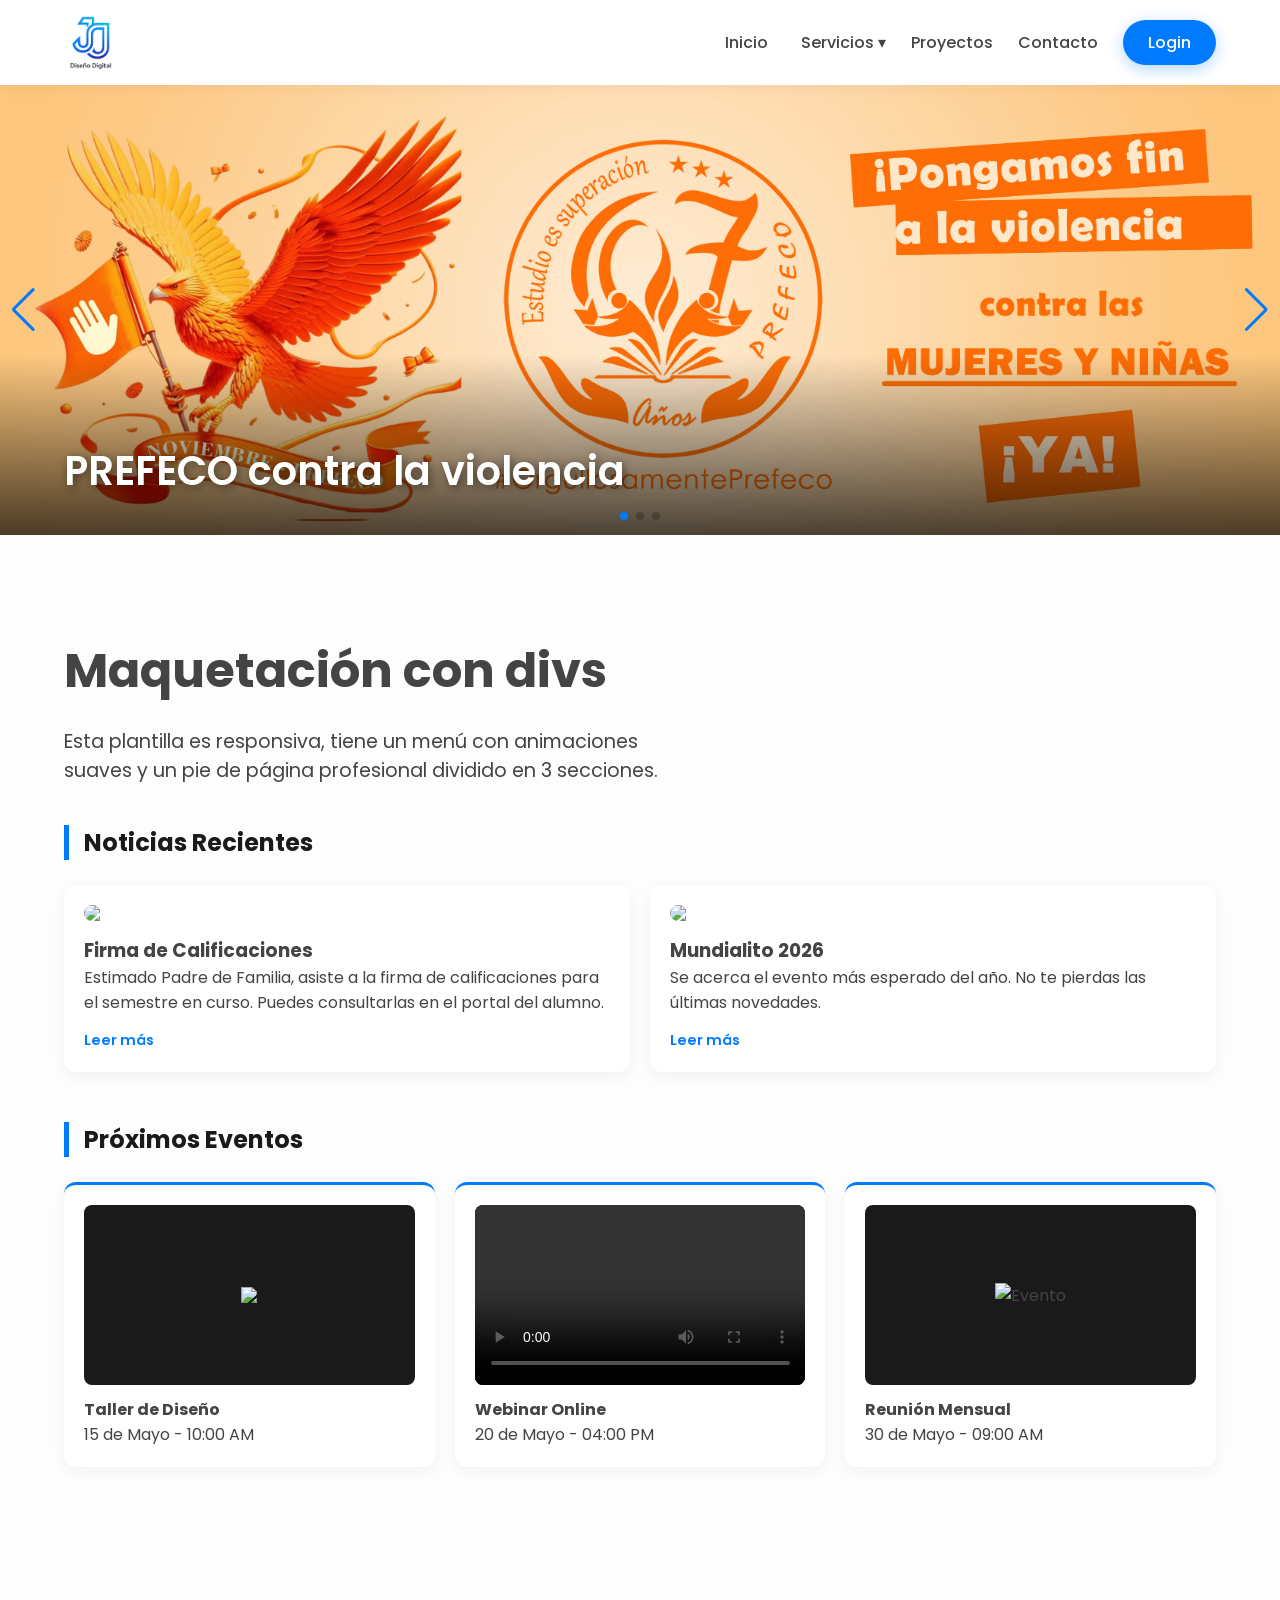
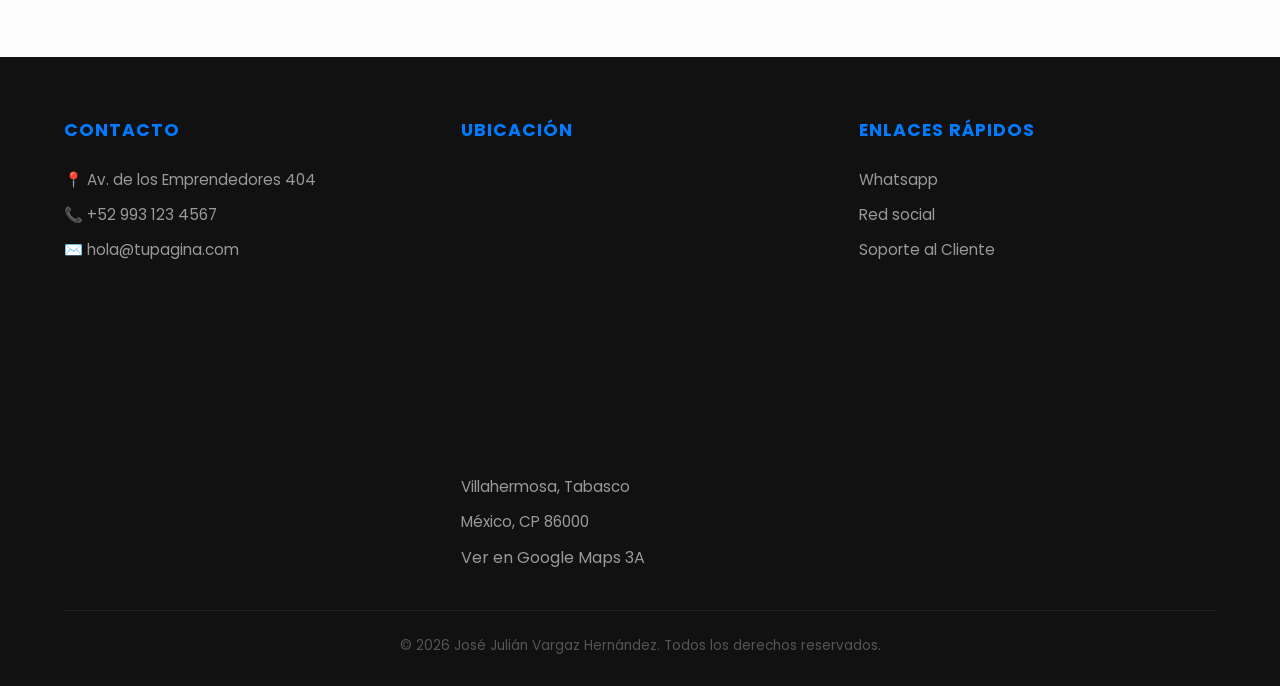
==== index.html @ 37bc5a9f "NOMBRE" ====
<!DOCTYPE html>
<html lang="es">
<head>
    <meta charset="UTF-8">
    <meta name="keywords" content="maquetación,divs,html,css,responsivo">
    <meta name="description" content="Ejemplo de maquetación con divs para un proyecto de la materia página web. Incluye un menú de navegación, secciones de noticias y eventos, y un pie de página profesional.">
    <meta name="author" content="Jose Julián Vargaz Hernández">
    <meta name="viewport" content="width=device-width, initial-scale=1.0">
    <title>Maquetación con divs</title>
    <link rel="shortcut icon" href="img/logo2.png" type="image/x-icon">
    <!-- Google Fonts -->
    <link href="https://fonts.googleapis.com/css2?family=Poppins:wght@300;400;600&display=swap" rel="stylesheet">
    <link rel="stylesheet" href="estilos.css">
    <link rel='stylesheet' href='https://cdn-uicons.flaticon.com/4.0.0/uicons-solid-rounded/css/uicons-solid-rounded.css'>  
    <!-- Swiper CSS -->
    <link rel="stylesheet" href="https://cdn.jsdelivr.net/npm/swiper@11/swiper-bundle.min.css" />
    <script src="https://kit.fontawesome.com/8167fdfb53.js" crossorigin="anonymous"></script>
</head>
<body>

    <header>
        <div class="container">
            <div class="logo">
                <!-- COLOCA TU LOGO AQUÍ -->
                <a href="index.html">
                    <img src="img/logo.png"  alt="Logo Emprendimiento">
                </a>
            </div>

            <nav>
                <ul class="nav-menu">
                    <li><a href="index.html"><i class="fi fi-sr-home"></i>Inicio</a></li>
                    
                    <li class="dropdown">
                        <a href="#"><i class="fi fi-sr-customer-care"></i>Servicios ▾</a>
                        <ul class="dropdown-content">
                            <li><a href="#">Diseño Digital</a></li>
                            <li><a href="#">Páginas Web</a></li>
                            <li><a href="#">Mantenimiento y redes de cómputo</a></li>
                        </ul>
                    </li>
                   

                    <li><a href="#">Proyectos</a></li>
                    <li><a href="#">Contacto</a></li>
                    <li><a href="login.html" class="btn-login">Login</a></li>
                </ul>
            </nav>
        </div>
    </header>
    <!-- Banner Principal -->
<div class="swiper mainBanner">
    <div class="swiper-wrapper">
        
        <!-- Slide 1 -->
        <div class="swiper-slide">
            <a href="tu-enlace-aqui.html" class="banner-link">
                <img src="banner/contraviolencia.jpg" alt="Oferta 1">
                <div class="banner-content">
                    <div class="text-box">
                        <h1>PREFECO contra la violencia</h1>
                    </div>
                </div>
            </a>
        </div>

        <!-- Slide 2 -->
        <div class="swiper-slide">
            <a href="otro-enlace.html" class="banner-link">
                <img src="banner/orgulloso.png" alt="Oferta 2">
                <div class="banner-content">
                    <div class="text-box">
                        <h1>Orgullosamente PREFECO</h1>
                    </div>
                </div>
            </a>
        </div>
        <!-- Slide 3 -->
        <div class="swiper-slide">
            <a href="otro-enlace.html" class="banner-link">
                <img src="banner/preinscripciones.jpg" alt="Oferta 2">
                <div class="banner-content">
                    <div class="text-box">
                        <h1>Preinscripciones</h1>
                    </div>
                </div>
            </a>
        </div>

    </div>

    <!-- Controles -->
    <div class="swiper-button-next"></div>
    <div class="swiper-button-prev"></div>
    <div class="swiper-pagination"></div>
</div>

    <main class="container" style="padding: 100px 0;">
        <h1 style="font-size: 3rem; margin-bottom: 20px;">Maquetación con divs</h1>
        <p style="font-size: 1.2rem; max-width: 600px;">Esta plantilla es responsiva, tiene un menú con animaciones suaves y un pie de página profesional dividido en 3 secciones.</p>
        
        <!-- SECCIÓN DE NOTICIAS Y EVENTOS -->
        <section class="seccion-info">
            
            <!-- FILA DE 2 CUADROS (Noticias Destacadas) -->
            <h2 class="titulo-seccion">Noticias Recientes</h2>
            <div class="contenedor-dos">
                <div class="cuadro cuadro-grande">
                    <div class="imagen-placeholder"><img src="img/noticia1.jpeg"></div>
                    <h3>Firma de Calificaciones</h3>
                    <p>Estimado Padre de Familia, asiste a la firma de calificaciones para el semestre en curso. Puedes consultarlas en el portal del alumno.</p>
                    <a href="#" class="leer-mas">Leer más</a>
                </div>
                <div class="cuadro cuadro-grande">
                    <div class="imagen-placeholder"><img src="img/mundialito.png"></div>
                    <h3>Mundialito 2026</h3>
                    <p>Se acerca el evento más esperado del año. No te pierdas las últimas novedades.</p>
                
                    <a href="#" class="leer-mas">Leer más</a>
                </div>
            </div>

            <!-- FILA DE 3 CUADROS (Eventos o Info Rápida) -->
            <h2 class="titulo-seccion">Próximos Eventos</h2>
            <div class="contenedor-tres">
    <!-- Cuadro con Imagen -->
    <div class="cuadro cuadro-pequeno">
        <div class="media-container">
            <img src="img/noticia1.jpeg"Evento">
        </div>
        <h4>Taller de Diseño</h4>
        <p>15 de Mayo - 10:00 AM</p>
    </div>

    <!-- Cuadro con Video -->
    <div class="cuadro cuadro-pequeno">
        <div class="media-container">
            <video controls>
                <source src="video/Saberes de mi tierra.mp4" type="video/mp4">
                Tu navegador no soporta videos.
            </video>
        </div>
        <h4>Webinar Online</h4>
        <p>20 de Mayo - 04:00 PM</p>
    </div>

    <!-- Cuadro con Info Rápida (Solo texto si quieres) -->
    <div class="cuadro cuadro-pequeno">
        <div class="media-container">
            <img src="img/evento3.jpg" alt="Evento">
        </div>
        <h4>Reunión Mensual</h4>
        <p>30 de Mayo - 09:00 AM</p>
    </div>
</div>
        </section>
    </main>

    <footer>
        <div class="container">
            <div class="footer-grid">
                <div class="footer-col">
                    <h4>Contacto</h4>
                    <p>📍 Av. de los Emprendedores 404</p>
                    <p>📞 +52 993 123 4567</p>
                    <p>✉️ hola@tupagina.com</p>
                </div>
                <div class="footer-col">
                    <h4>Ubicación</h4>
                   <iframe src="https://www.google.com/maps/embed?pb=!1m18!1m12!1m3!1d3786.028294113663!2d-93.2198360258338!3d18.3915633731042!2m3!1f0!2f0!3f0!3m2!1i1024!2i768!4f13.1!3m3!1m2!1s0x85ee8cd7cc8ce477%3A0xe16984e99de48f21!2sPreparatoria%20Augusto%20Hern%C3%A1ndez%20Oliv%C3%A9!5e0!3m2!1ses!2smx!4v1779738241262!5m2!1ses!2smx" width="400" height="300" style="border:0;" allowfullscreen="" loading="lazy" referrerpolicy="no-referrer-when-downgrade"></iframe>
                    <p>Villahermosa, Tabasco</p>
                    <p>México, CP 86000</p>
                    <a href="#">Ver en Google Maps 3A</a>
                </div>
                <div class="footer-col">
                    <h4>Enlaces Rápidos</h4>
                    <ul>
                        <li><a href="https://wa.me/529333033239?text=Hola,%20quiero%20más%20información" target="_blank""><i class="fa-brands fa-whatsapp"></i>Whatsapp</a></li>
                        <li><a href="www.facebook.com" target="_blank">Red social</a></li>
                        <li><a href="#">Soporte al Cliente</a></li>
                    </ul>
                </div>
            </div>
            <div class="footer-bottom">
                &copy; 2026 José Julián Vargaz Hernández. Todos los derechos reservados.
            </div>
        </div>
        
    </footer>
<script src="https://cdn.jsdelivr.net/npm/swiper@11/swiper-bundle.min.js"></script>
<script src="banner.js"></script>
</body>
</html>
---- estilos.css ----
/* --- 1. VARIABLES --- */
        :root {
            --color-primario: #007bff;
            --color-oscuro: #1a1a1a;
            --color-texto: #444;
            --blanco: #ffffff;
            --sombra: 0 10px 30px rgba(0,0,0,0.1);
            --transicion: all 0.4s cubic-bezier(0.165, 0.84, 0.44, 1);
        }

        * {
            margin: 0;
            padding: 0;
            box-sizing: border-box;
        }

        body {
            font-family: 'Poppins', sans-serif;
            background-color: #fdfdfd;
            color: var(--color-texto);
            display: flex;
            flex-direction: column;
            min-height: 100vh;
        }

        .container {
            width: 90%;
            max-width: 1200px;
            margin: 0 auto;
        }

        /* --- 2. HEADER Y LOGO --- */
        header {
            background: var(--blanco);
            padding: 15px 0;
            box-shadow: 0 2px 15px rgba(0,0,0,0.05);
            position: sticky;
            top: 0;
            z-index: 1000;
        }

        header .container {
            display: flex;
            justify-content: space-between;
            align-items: center;
        }

        /* CONFIGURACIÓN DEL LOGO */
        .logo img {
            height: 55px; /* Ajusta aquí el tamaño de tu logo */
            width: auto;
            display: block;
        }

        /* --- 3. NAVEGACIÓN Y MENÚ --- */
        .nav-menu {
            display: flex;
            list-style: none;
            align-items: center;
        }

        .nav-menu > li {
            margin-left: 25px;
            position: relative;
        }

        .nav-menu a {
            text-decoration: none;
            color: var(--color-oscuro);
            font-weight: 500;
            padding: 10px 0;
            transition: var(--transicion);
            display: block;
            /* Para alinear el icono con el texto */
            display: inline-flex; align-items: center; gap: 8px; text-decoration: none; color: inherit;
        }

        /* Animación línea inferior */
        .nav-menu > li > a::after {
            content: '';
            position: absolute;
            width: 0;
            height: 2px;
            bottom: 0;
            left: 0;
            background-color: var(--color-primario);
            transition: var(--transicion);
        }

        .nav-menu > li:hover > a::after {
            width: 100%;
        }

        .nav-menu a:hover {
            color: var(--color-primario);
        }

        /* --- 4. SUBMENÚ DESPLEGABLE --- */
        .dropdown-content {
            position: absolute;
            top: 120%; /* Un poco separado del menú */
            left: -20px;
            background: var(--blanco);
            min-width: 220px;
            padding: 15px 0;
            list-style: none;
            border-radius: 12px; /* Bordes redondeados modernos */
            box-shadow: var(--sombra);
            
            /* Animación de oculto */
            opacity: 0;
            visibility: hidden;
            transform: translateY(20px);
            transition: var(--transicion);
        }

        /* Mostrar con animación */
        .dropdown:hover .dropdown-content {
            opacity: 1;
            visibility: visible;
            transform: translateY(0);
        }

        .dropdown-content li a {
            padding: 12px 25px;
            font-size: 0.9rem;
            color: var(--color-texto);
            font-weight: 400;
        }

        .dropdown-content li a:hover {
            background-color: #f8faff;
            color: var(--color-primario);
            padding-left: 30px; /* Efecto de desplazamiento al hover */
        }

        /* Botón Login resaltado */
        .btn-login {
            background-color: var(--color-primario);
            color: var(--blanco) !important;
            padding: 10px 25px !important;
            border-radius: 50px;
            box-shadow: 0 4px 15px rgba(0, 123, 255, 0.3);
        }

        .btn-login:hover {
            transform: translateY(-2px);
            box-shadow: 0 6px 20px rgba(0, 123, 255, 0.4);
        }

        /* --- 5. RESPONSIVE --- */
        @media (max-width: 850px) {
            header .container {
                flex-direction: column;
                gap: 20px;
            }
            .nav-menu {
                flex-wrap: wrap;
                justify-content: center;
            }
            .nav-menu li {
                margin: 5px 15px;
            }
            .dropdown-content {
                position: static; /* En móvil es mejor que se despliegue hacia abajo */
                box-shadow: none;
                opacity: 1;
                visibility: visible;
                transform: none;
                display: none;
                background: #f1f1f1;
            }
            .dropdown:hover .dropdown-content {
                display: block;
            }
        }

        /* --- 6. FOOTER 3 COLUMNAS --- */
        footer {
            background: #111;
            color: #fff;
            padding: 60px 0 30px;
            margin-top: auto;
            
        }

        .footer-grid {
            display: grid;
            grid-template-columns: repeat(auto-fit, minmax(250px, 1fr));
            gap: 40px;
            margin-bottom: 40px;
        }

        .footer-col h4 {
            color: var(--color-primario);
            margin-bottom: 25px;
            font-size: 1.1rem;
            text-transform: uppercase;
            letter-spacing: 1px;
        }

        .footer-col p, .footer-col li {
            color: #999;
            font-size: 0.95rem;
            margin-bottom: 12px;
        }

        .footer-col ul { list-style: none; }

        .footer-col a {
            color: #999;
            text-decoration: none;
            transition: var(--transicion);
        }

        .footer-col a:hover {
            color: var(--blanco);
        }

        .footer-bottom {
            text-align: center;
            border-top: 1px solid #222;
            padding-top: 25px;
            color: #555;
            font-size: 0.85rem;
        }
/* ESTILOS CSS PARA ESTA SECCIÓN (Agrégalos a tu bloque <style>) */

    .seccion-info {
        padding: 40px 0;
    }

    .titulo-seccion {
        margin-bottom: 25px;
        color: var(--color-oscuro);
        border-left: 5px solid var(--color-primario);
        padding-left: 15px;
    }

    /* Contenedores Flexbox */
    .contenedor-dos, .contenedor-tres {
        display: flex;
        gap: 20px;
        flex-wrap: wrap; /* Para que sea responsivo */
        margin-bottom: 50px;
    }

    /* Estilo base de los cuadros */
    .cuadro {
        background: var(--blanco);
        border-radius: 12px;
        padding: 20px;
        box-shadow: 0 4px 15px rgba(0,0,0,0.05);
        transition: transform 0.3s ease;
    }

    .cuadro:hover {
        transform: translateY(-5px);
    }

    /* Tamaños específicos */
    .cuadro-grande {
        flex: 1 1 calc(50% - 20px); /* 2 cuadros por fila */
        min-width: 300px;
    }

    .cuadro-pequeno {
        flex: 1 1 calc(33.33% - 20px); /* 3 cuadros por fila */
        min-width: 250px;
        border-top: 3px solid var(--color-primario);
        align-items: center;
    }
.imagen-placeholder {
    width: 100%;
    height: auto;       /* Ya no obligamos a que mida 200px */
    overflow: hidden;
    border-radius: 8px;
    margin-bottom: 15px;
}

.imagen-placeholder img {
    width: 100%;        /* Ocupa todo el ancho disponible */
    height: auto;       /* Mantiene su proporción natural */
    display: block;
}
  
    /* Elementos internos 
    .imagen-placeholder {
        background: #eee;
        height: 150px;
        display: flex;
        align-items: center;
        justify-content: center;
        border-radius: 8px;
        margin-bottom: 15px;
        color: #888;
    }*/

    .leer-mas {
        display: inline-block;
        margin-top: 15px;
        color: var(--color-primario);
        text-decoration: none;
        font-weight: 600;
        font-size: 0.9rem;
    }
    /* Contenedor universal para fotos y videos */
.media-container {
    width: 100%;
    height: 180px;         /* Altura fija para que los 3 cuadros estén parejos */
    background-color: #1a1a1a; /* Fondo oscuro para resaltar el contenido */
    display: flex;
    align-items: center;
    justify-content: center;
    border-radius: 8px;
    margin-bottom: 12px;
    overflow: hidden;
}

/* Ajuste para que se vea TODO (Imagen) */
.media-container img {
    max-width: 100%;
    max-height: 100%;
    object-fit: contain;   /* ESTA ES LA CLAVE: No corta nada */
}

/* Ajuste para que se vea TODO (Video) */
.media-container video {
    width: 100%;
    height: 100%;
    object-fit: contain;   /* ESTA ES LA CLAVE: Muestra el video completo */
    outline: none;
}
/*swiper*/
/* --- ESTILOS DEL BANNER --- */
.mainBanner {
    width: 100%;
    height: 450px; /* Altura ideal tipo e-commerce */
    position: relative;
}

.mainBanner .swiper-slide {
    position: relative;
    overflow: hidden;
}

.mainBanner img {
    width: 100%;
    height: 100%;
    object-fit: cover; /* Ajuste perfecto de la imagen */
    object-position: center;
}

/* Capa de contenido sobre la imagen */
.banner-content {
    position: absolute;
    top: 0;
    left: 0;
    width: 100%;
    height: 100%;
    display: flex;
    align-items: center; /* Centrado vertical */
    padding-left: 10%; /* Alineado a la izquierda como ML */
    background: linear-gradient(to right, rgba(0,0,0,0.4), transparent); /* Degradado para legibilidad */
}

.text-box {
    color: white;
    max-width: 500px;
}

.text-box span {
    font-size: 0.9rem;
    font-weight: 600;
    letter-spacing: 2px;
    color: var(--color-primario);
}

.text-box h1 {
    font-size: 3rem;
    margin: 10px 0 20px;
    line-height: 1.1;
}

.btn-comprar {
    padding: 12px 30px;
    background: var(--color-primario);
    border: none;
    color: white;
    font-weight: 600;
    border-radius: 5px;
    cursor: pointer;
    transition: transform 0.3s;
}

.btn-comprar:hover {
    transform: scale(1.05);
}

/* --- RESPONSIVE --- */
@media (max-width: 768px) {
    .mainBanner { height: 300px; }
    .text-box h1 { font-size: 1.8rem; }
    .banner-content { padding-left: 5%; }
}
/* --- ESTILOS DEL BANNER --- */
.mainBanner {
    width: 100%;
    height: 450px;
    position: relative;
}

/* Hace que todo el slide sea clickable */
.banner-link {
    text-decoration: none;
    display: block;
    width: 100%;
    height: 100%;
    position: relative;
}

.mainBanner .swiper-slide {
    position: relative;
    overflow: hidden;
}

.mainBanner img {
    width: 100%;
    height: 100%;
    object-fit: cover;
    object-position: center;
    transition: transform 0.5s ease; /* Efecto zoom opcional */
}

/* Zoom suave al pasar el mouse por el banner */
.banner-link:hover img {
    transform: scale(1.05);
}

/* Capa de contenido: Alineada ABAJO a la IZQUIERDA */
.banner-content {
    position: absolute;
    top: 0;
    left: 0;
    width: 100%;
    height: 100%;
    display: flex;
    align-items: flex-end; /* Mueve el texto al fondo */
    justify-content: flex-start; /* Mueve el texto a la izquierda */
    padding: 40px 5%; /* Espacio desde los bordes */
    /* Degradado oscuro desde abajo para que el texto blanco se lea perfecto */
    background: linear-gradient(to top, rgba(0,0,0,0.7) 0%, transparent 40%);
    box-sizing: border-box;
}

.text-box {
    color: white;
    max-width: 80%;
}

.text-box h1 {
    font-size: 2.5rem;
    margin: 0;
    line-height: 1.2;
    font-weight: 600;
    /* Sombra de apoyo */
    text-shadow: 2px 2px 10px rgba(0,0,0,0.5);
}

/* --- RESPONSIVE --- */
@media (max-width: 768px) {
    .mainBanner { height: 300px; }
    .text-box h1 { font-size: 1.5rem; }
    .banner-content { padding: 20px 5%; }
}
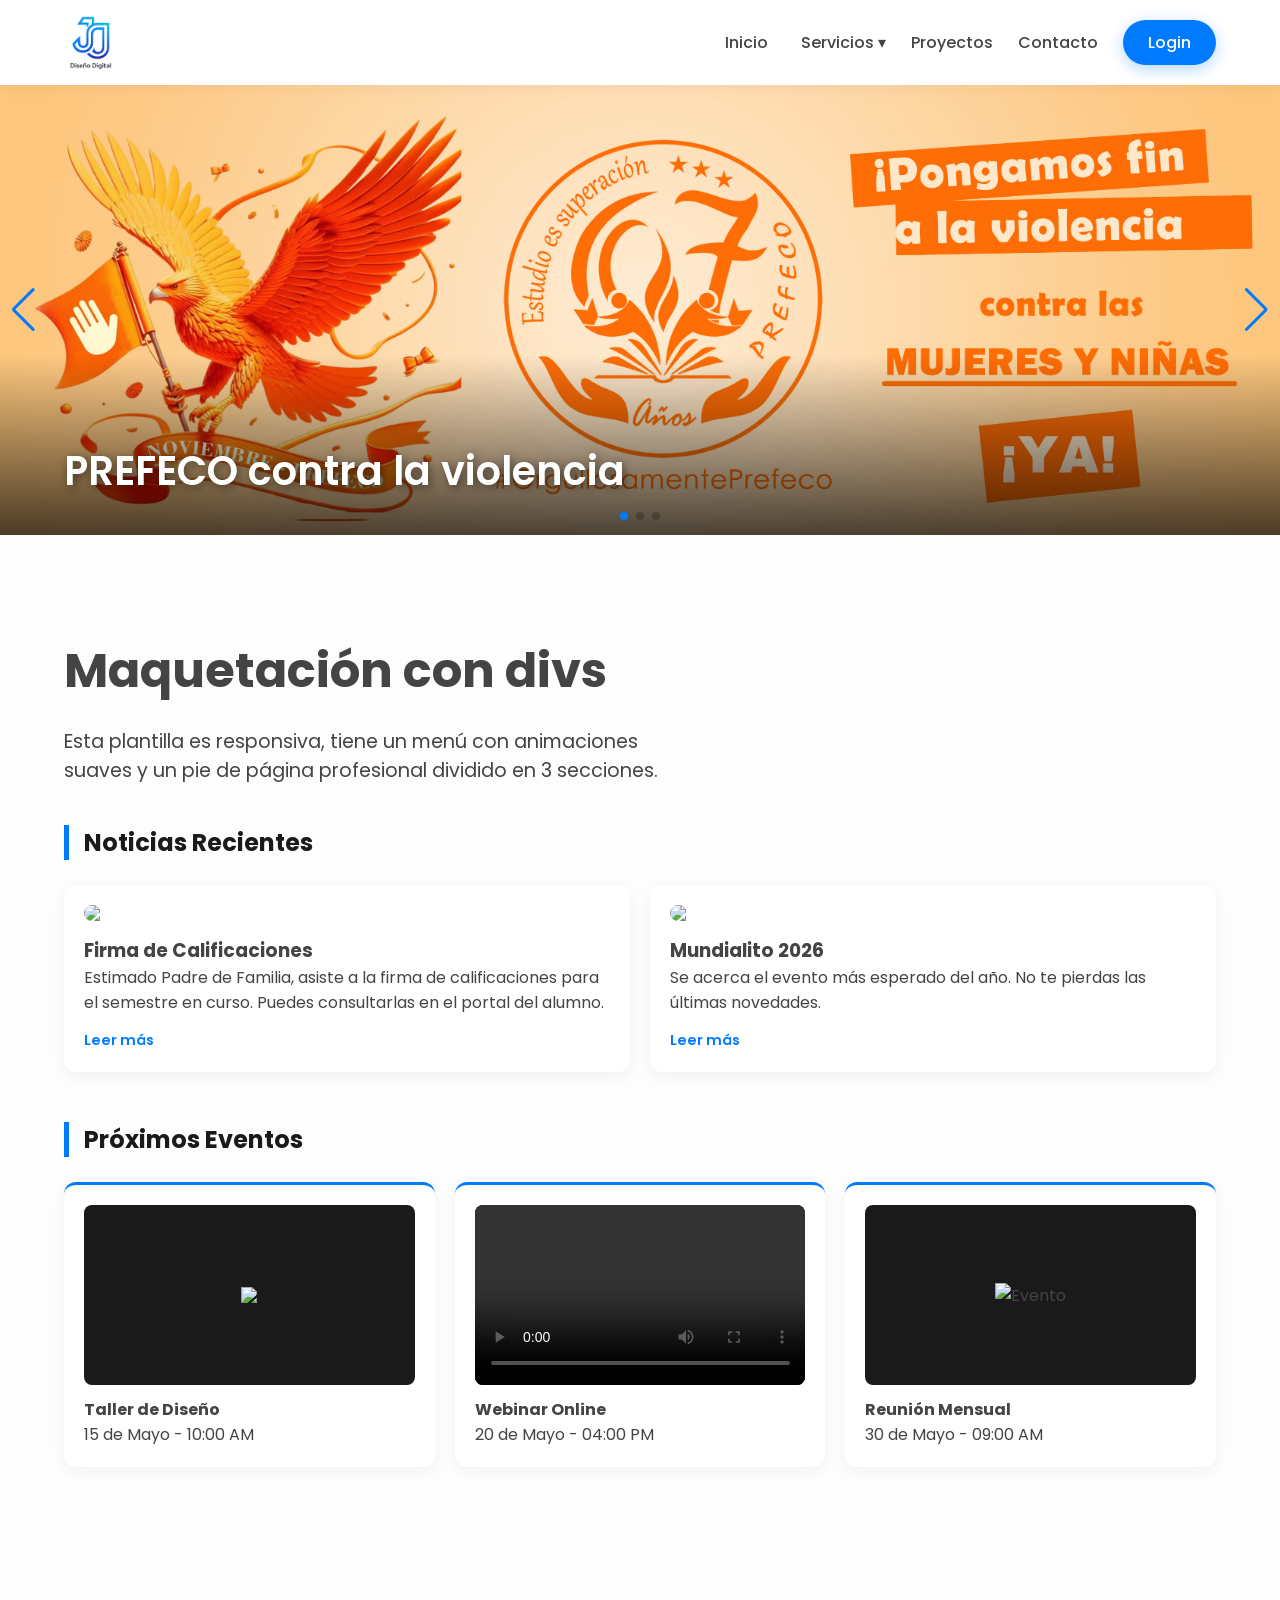
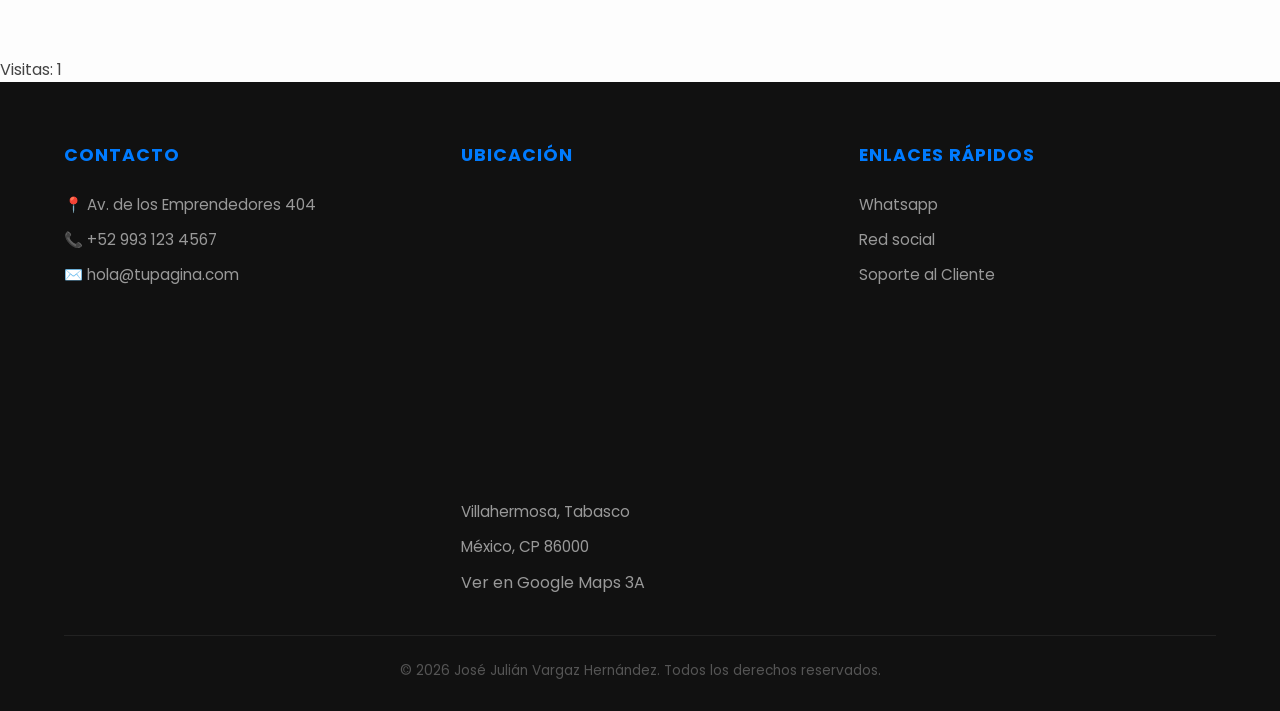
==== commit 8b105fef: "cambio 3e 27/05" ====
--- a/index.html
+++ b/index.html
@@ -1,6 +1,15 @@
 <!DOCTYPE html>
 <html lang="es">
 <head>
+    <!-- Google tag (gtag.js) -->
+<script async src="https://www.googletagmanager.com/gtag/js?id=G-58K1JB2HJ1"></script>
+<script>
+  window.dataLayer = window.dataLayer || [];
+  function gtag(){dataLayer.push(arguments);}
+  gtag('js', new Date());
+
+  gtag('config', 'G-58K1JB2HJ1');
+</script>
     <meta charset="UTF-8">
     <meta name="keywords" content="maquetación,divs,html,css,responsivo">
     <meta name="description" content="Ejemplo de maquetación con divs para un proyecto de la materia página web. Incluye un menú de navegación, secciones de noticias y eventos, y un pie de página profesional.">
@@ -155,6 +164,19 @@
 </div>
         </section>
     </main>
+<script>
+let visitas = localStorage.getItem("visitas");
+
+if(visitas == null){
+    visitas = 0;
+}
+
+visitas++;
+
+localStorage.setItem("visitas", visitas);
+
+document.write("Visitas: " + visitas);
+</script>
 
     <footer>
         <div class="container">
@@ -190,4 +212,4 @@
 <script src="https://cdn.jsdelivr.net/npm/swiper@11/swiper-bundle.min.js"></script>
 <script src="banner.js"></script>
 </body>
-</html>+</html>
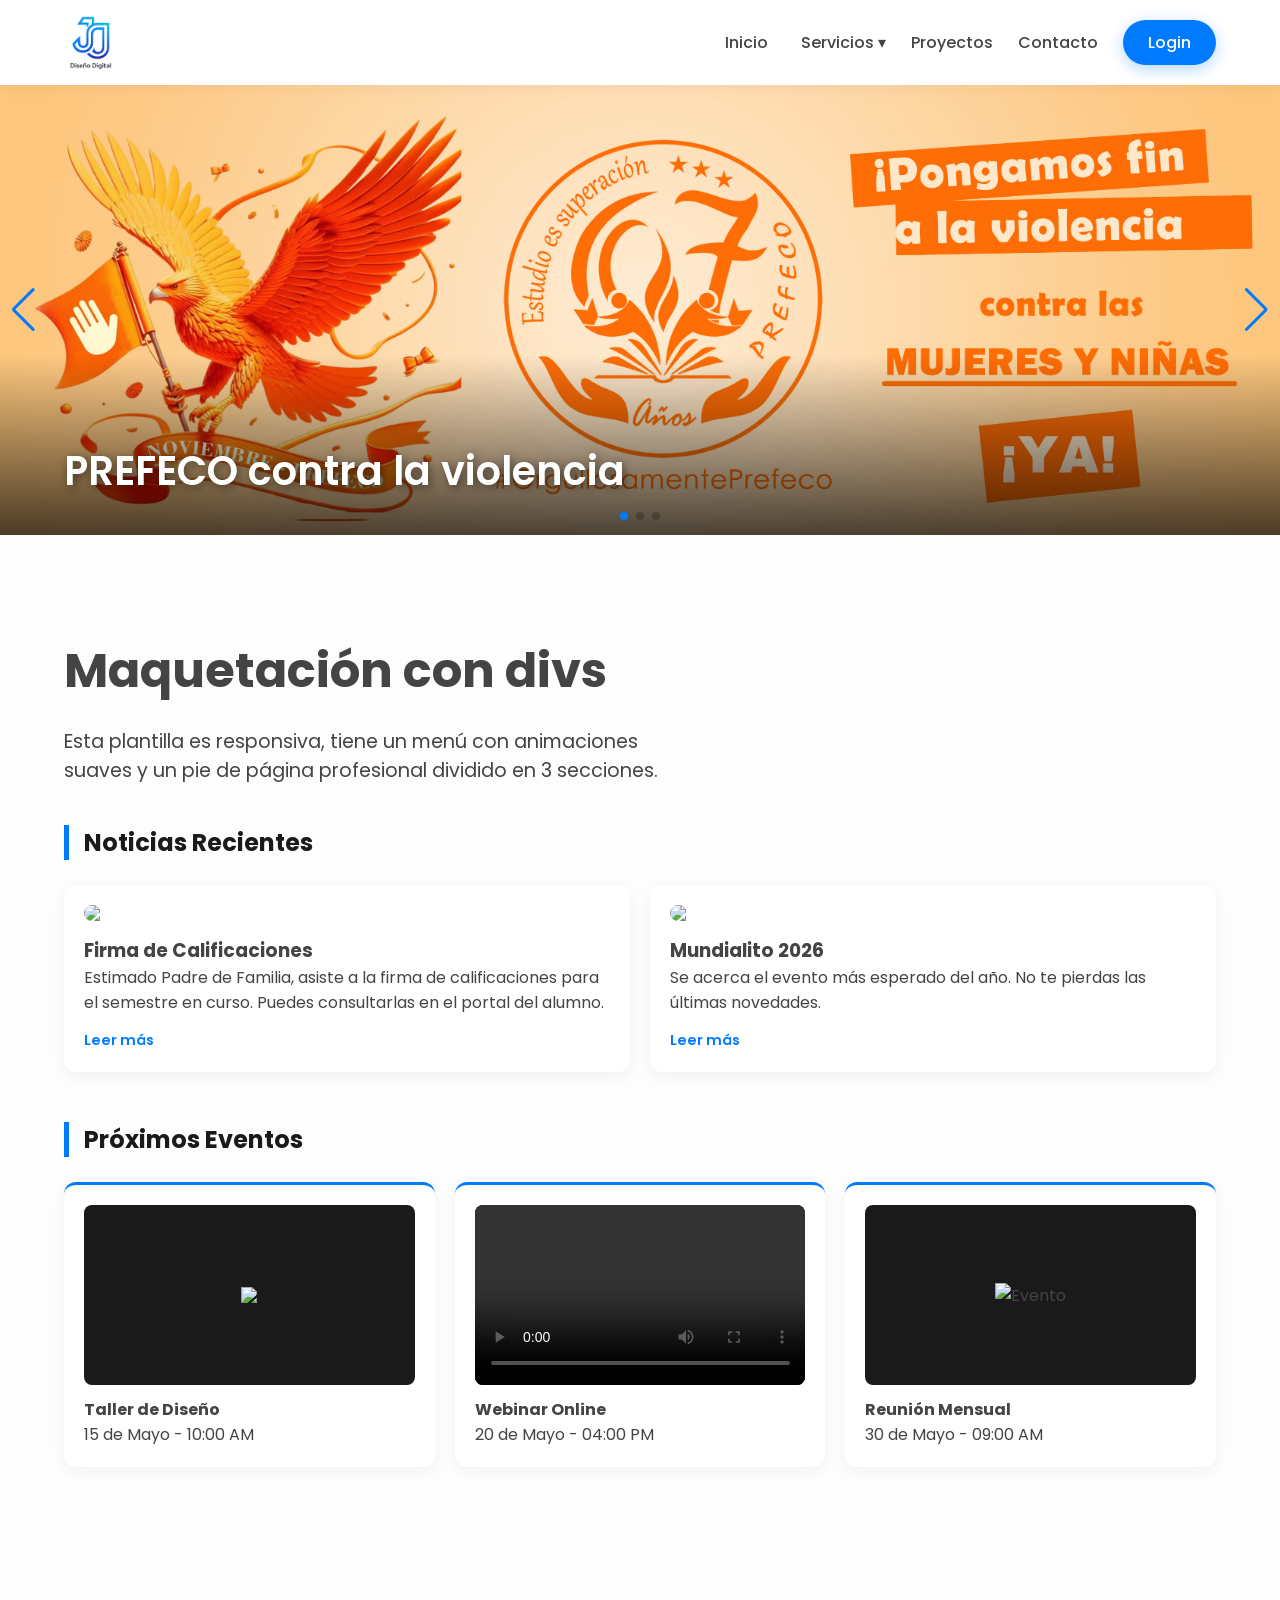
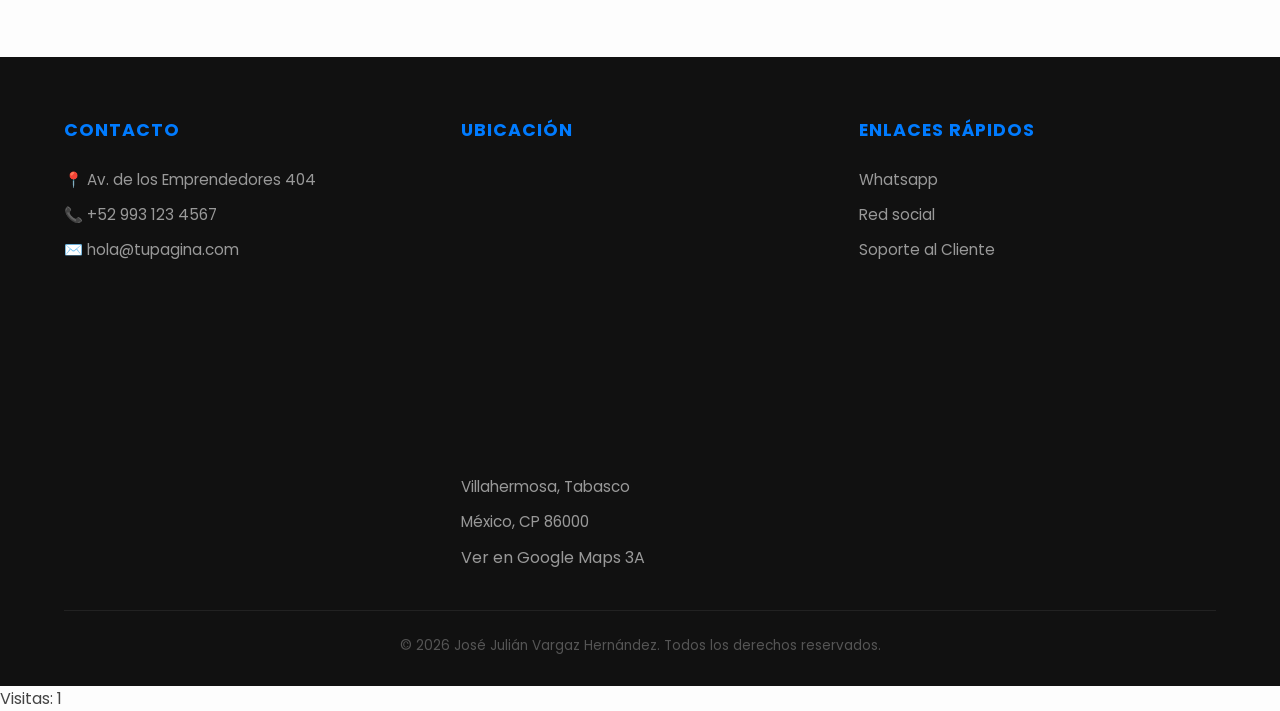
==== commit 7b8cc082: "cambio 3c" ====
--- a/index.html
+++ b/index.html
@@ -1,6 +1,25 @@
 <!DOCTYPE html>
 <html lang="es">
 <head>
+    
+    <!-- Google tag (gtag.js) -->
+<script async src="https://www.googletagmanager.com/gtag/js?id=G-58K1JB2HJ1"></script>
+<script>
+  window.dataLayer = window.dataLayer || [];
+  function gtag(){dataLayer.push(arguments);}
+  gtag('js', new Date());
+
+  gtag('config', 'G-58K1JB2HJ1');
+</script>
+    <!-- Google tag (gtag.js) -->
+<script async src="https://www.googletagmanager.com/gtag/js?id=G-CLCYE3X8NT"></script>
+<script>
+  window.dataLayer = window.dataLayer || [];
+  function gtag(){dataLayer.push(arguments);}
+  gtag('js', new Date());
+
+  gtag('config', 'G-CLCYE3X8NT');
+</script>
     <!-- Google tag (gtag.js) -->
 <script async src="https://www.googletagmanager.com/gtag/js?id=G-58K1JB2HJ1"></script>
 <script>
@@ -164,19 +183,7 @@
 </div>
         </section>
     </main>
-<script>
-let visitas = localStorage.getItem("visitas");
-
-if(visitas == null){
-    visitas = 0;
-}
-
-visitas++;
-
-localStorage.setItem("visitas", visitas);
-
-document.write("Visitas: " + visitas);
-</script>
+
 
     <footer>
         <div class="container">
@@ -211,5 +218,18 @@
     </footer>
 <script src="https://cdn.jsdelivr.net/npm/swiper@11/swiper-bundle.min.js"></script>
 <script src="banner.js"></script>
+<script>
+let visitas = localStorage.getItem("visitas");
+
+if(visitas == null){
+    visitas = 0;
+}
+
+visitas++;
+
+localStorage.setItem("visitas", visitas);
+
+document.write("Visitas: " + visitas);
+</script>
 </body>
 </html>
